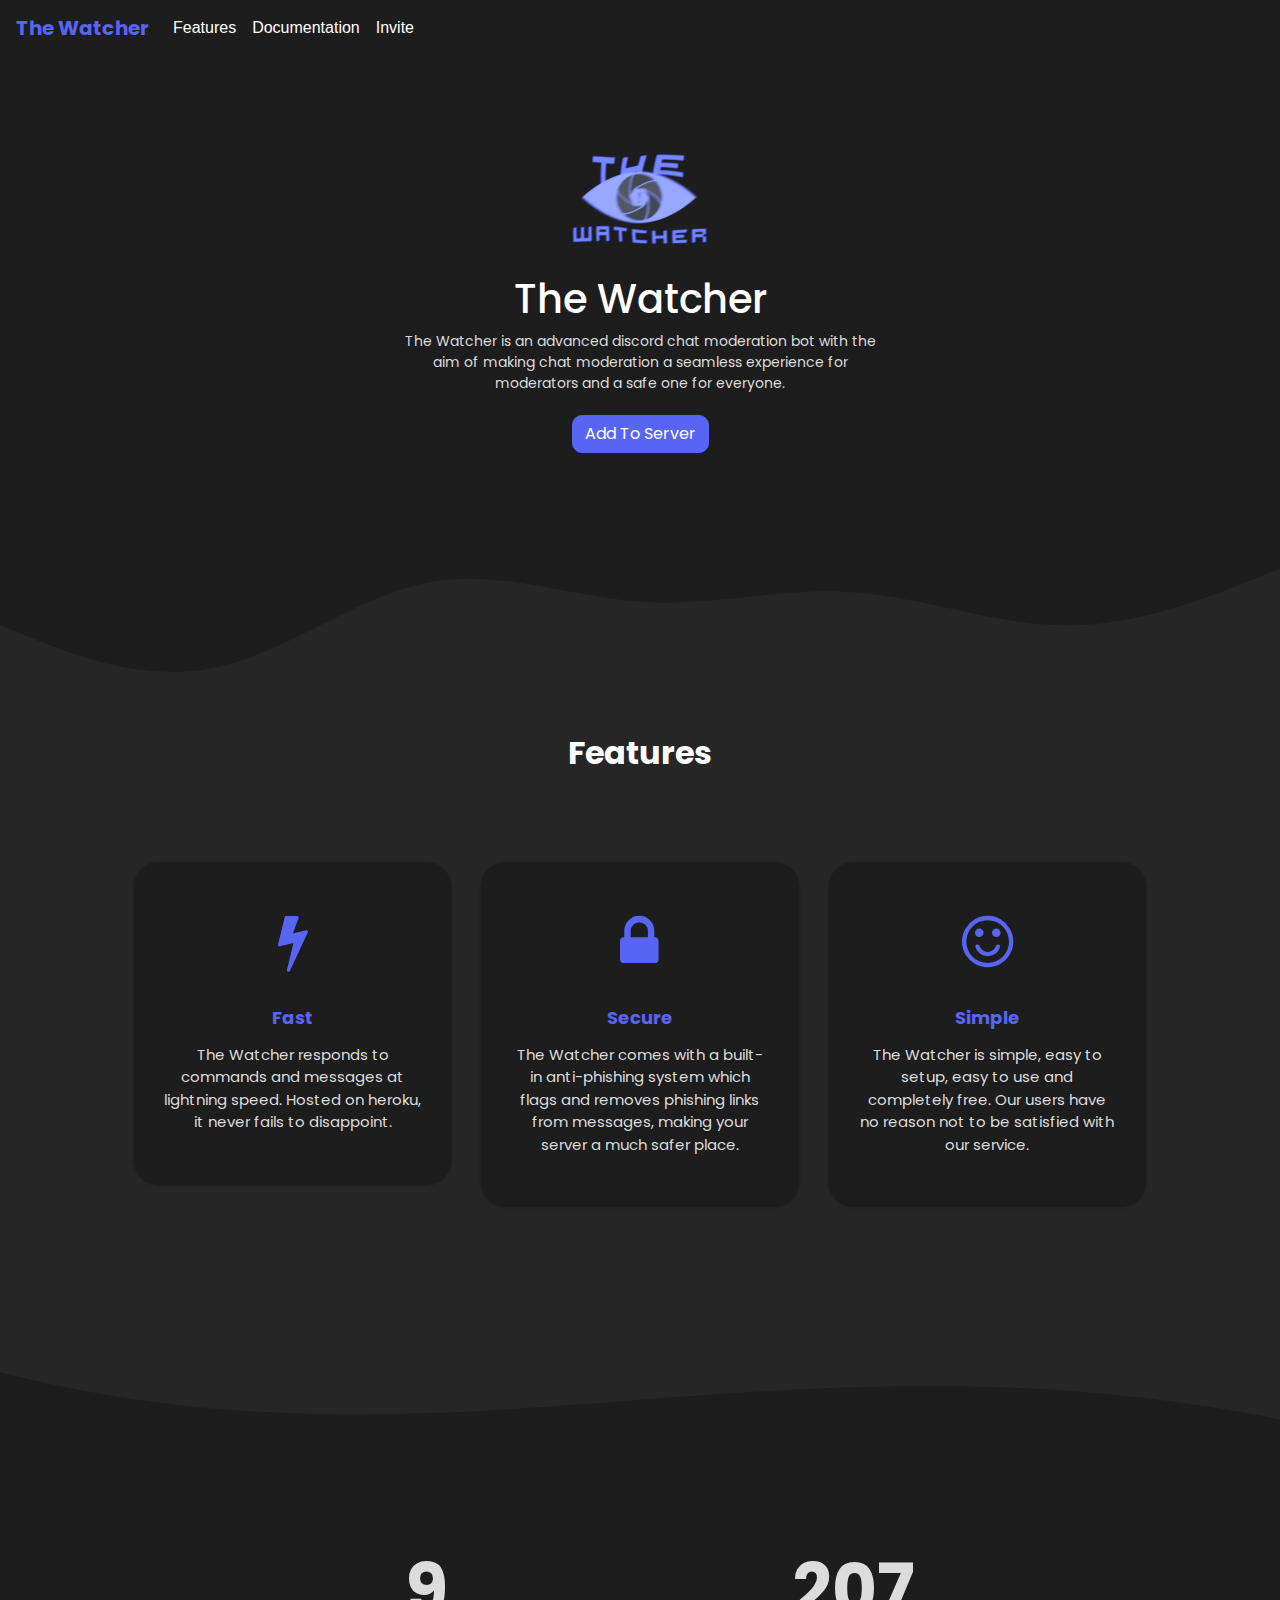
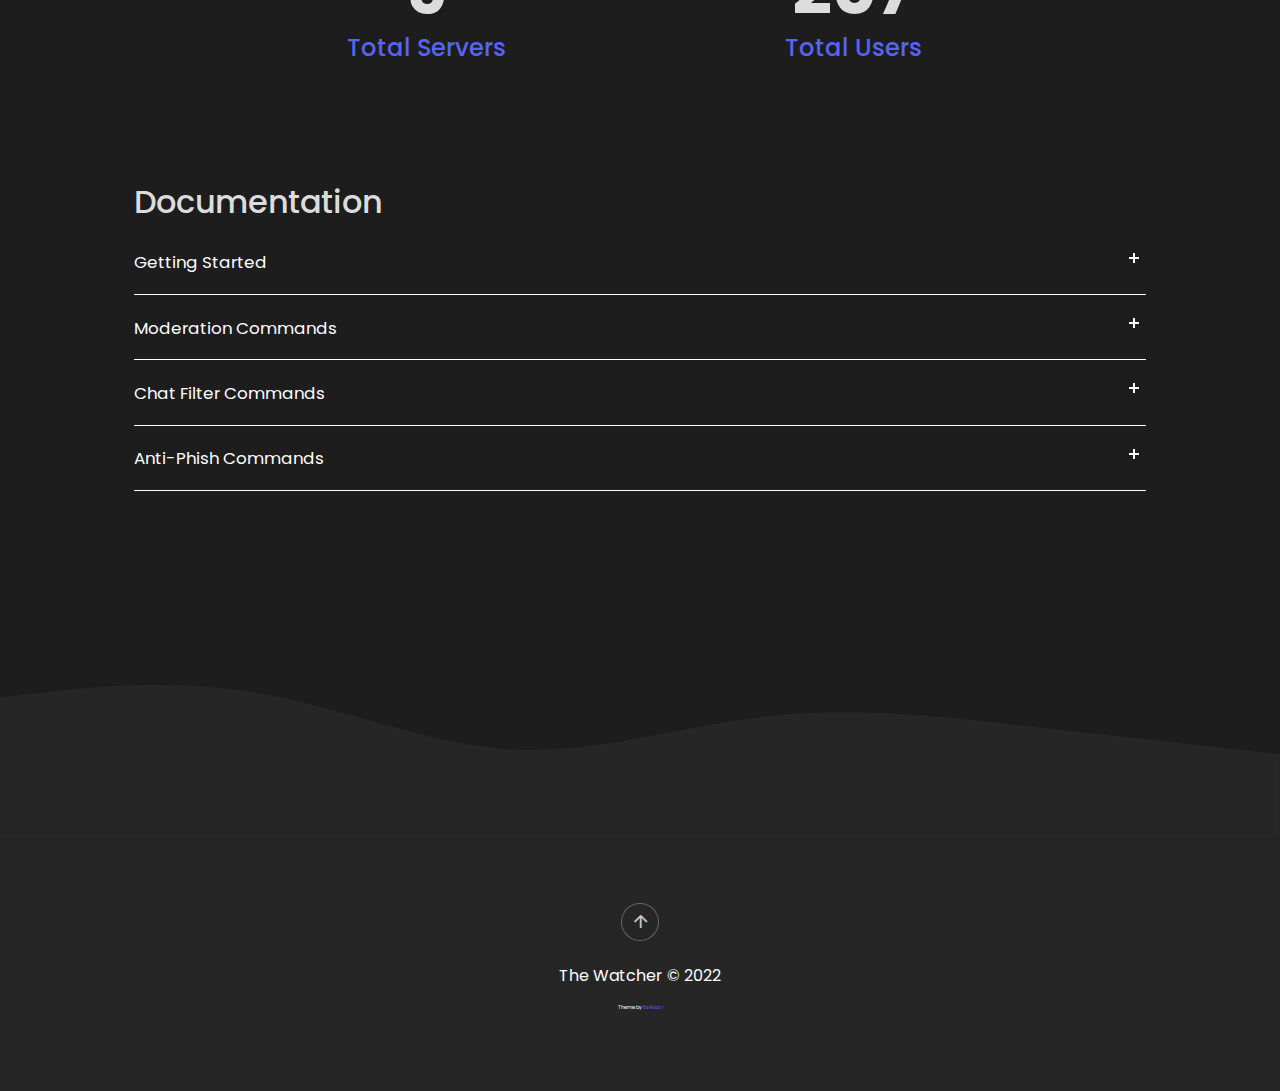
==== index.html @ 89078743 "fix: watcher site not deploying" ====
<!DOCTYPE html>
<html>
  <head>
    <meta charset="utf-8" />
    <meta
      name="viewport"
      content="width=device-width, initial-scale=1.0, shrink-to-fit=no"
    />
    <title>The Watcher</title>
    <meta name="description" content="idk something about ur bot goes here" />
    <meta name="theme-color" content="#5865F2" />
    <link
      rel="icon"
      type="image/png"
      sizes="300x250"
      href="assets/theWatcherIcon.png"
    />
    <link rel="stylesheet" href="assets/bootstrap/css/bootstrap.min.css" />
    <link
      rel="stylesheet"
      href="https://fonts.googleapis.com/css?family=Alfa+Slab+One"
    />
    <link rel="stylesheet" href="assets/fonts/font-awesome.min.css" />
    <link rel="stylesheet" href="assets/fonts/ionicons.min.css" />
    <link
      rel="stylesheet"
      href="https://cdnjs.cloudflare.com/ajax/libs/animate.css/3.5.2/animate.min.css"
    />
    <link rel="stylesheet" href="assets/css/styles.css" />
  </head>

  <body style="background-color: var(--background)">
    <div id="top" style="height: 12px;">
      <nav
        class="navbar navbar-light navbar-expand fixed-top"
        style="
          color: var(--main-color);
          background: var(--background);
        "
      >
        <div class="container-fluid">
          <a
            class="navbar-brand"
            href="#"
            style="
              color: var(--main-color);
              font-family: 'poppins';
              font-weight: 700;
            "
            >The Watcher</a
          ><button
            data-toggle="collapse"
            class="navbar-toggler"
            data-target="#navcol-1"
          >
            <span class="sr-only">Toggle navigation</span
            ><span class="navbar-toggler-icon"></span>
          </button>
          <div class="collapse navbar-collapse" id="navcol-1">
            <ul class="nav navbar-nav">
              <li class="nav-item">
                <a
                  class="nav-link active smoothScroll"
                  href="#feature"
                  style="color: var(--text-color)"
                  >Features</a
                >
              </li>
              <li class="nav-item">
                <a
                  class="nav-link smoothScroll"
                  href="#commands"
                  style="color: var(--text-color)"
                  >Documentation</a
                >
              </li>
              <li class="nav-item">
                <a
                  class="nav-link"
                  href="https://discord.com/api/oauth2/authorize?client_id=952116883778322482&permissions=8&scope=bot%20applications.commands"
                  target="_blank"
                  style="color: var(--text-color)"
                  >Invite</a
                >
              </li>
            </ul>
          </div>
        </div>
      </nav>
    </div>
    <header
      class="d-xl-flex flex-column justify-content-xl-center align-items-xl-center"
      style="height: 418px; text-align: center; margin: 55px; font-family: 'poppins'; font-size: 14px;"
    >
      <img
        class="rounded"
        src="assets/theWatcherIcon.png"
        width="150"
        height="150"
        style="margin-top: 30px"
      />
      <h1
        class="d-xl-flex justify-content-xl-start"
        style="color: var(--text-color)"
      >
        The Watcher
      </h1>
      <p style="color: var(--secondary-text-color); text-align: center; margin-left: auto;
      margin-right: auto; max-width: 500px;">
        The Watcher is an advanced discord chat moderation bot with the aim of making chat moderation 
        a seamless experience for moderators and a safe one for everyone.
      </p>
      <div class="tada animated">
        <div role="group" class="btn-group">
          <a
            href="https://discord.com/api/oauth2/authorize?client_id=952116883778322482&permissions=8&scope=bot%20applications.commands"
            target="_blank"
            class="btn btn-primary shadow-none"
            type="button"
            style="
              margin: 5px;
              background-color: var(--main-color);
              border-color: var(--main-color);
              border-radius: 10px;
            "
            >Add To Server</a
          >
        </div>
      </div>
    </header>
    <div id="feature" style="height: 90px; background: var(--secondary)">
      <div>
        <svg xmlns="http://www.w3.org/2000/svg" viewBox="0 0 1440 320">
          <path
            fill="var(--background)"
            fill-opacity="1"
            d="M0,96L40,112C80,128,160,160,240,144C320,128,400,64,480,48C560,32,640,64,720,69.3C800,75,880,53,960,58.7C1040,64,1120,96,1200,96C1280,96,1360,64,1400,48L1440,32L1440,0L1400,0C1360,0,1280,0,1200,0C1120,0,1040,0,960,0C880,0,800,0,720,0C640,0,560,0,480,0C400,0,320,0,240,0C160,0,80,0,40,0L0,0Z"
          ></path>
        </svg>
      </div>
    </div>
    <div class="features-boxed" style="background: var(--secondary); font-family: 'poppins';">
      <div class="container" style="color: var(--main-color)">
        <div class="intro">
          <h2 class="text-center" style="color: var(--text-color)">
            Features
          </h2>
        </div>
        <div class="row justify-content-center features">
          <div class="col-sm-6 col-md-5 col-lg-4 item">
            <div id="features" class="box" style="/*border-radius: 34px;*/">
              <i class="fa fa-bolt icon" style="color: var(--main-color)"></i>
              <h3 class="name">Fast</h3>
              <p class="description" style="color: var(--secondary-text-color)">
                The Watcher responds to commands and messages at lightning speed. Hosted on heroku, it never fails to disappoint.<br />
              </p>
            </div>
          </div>
          <div class="col-sm-6 col-md-5 col-lg-4 item">
            <div id="features" class="box">
              <i class="fa fa-lock icon" style="color: var(--main-color)"></i>
              <h3 class="name">Secure</h3>
              <p class="description" style="color: var(--secondary-text-color)">
                The Watcher comes with a built-in anti-phishing system which flags and removes phishing links from messages, making your server a much safer place.<br />
              </p>
            </div>
          </div>
          <div class="col-sm-6 col-md-5 col-lg-4 item">
            <div id="features" class="box">
              <i
                class="fa fa-smile-o icon"
                style="color: var(--main-color)"
              ></i>
              <h3 class="name">Simple</h3>
              <p class="description" style="color: var(--secondary-text-color)">
                The Watcher is simple, easy to setup, easy to use and completely free. Our users have no reason not to be satisfied with our service.<br />
              </p>
            </div>
          </div>
        </div>
      </div>
      <div></div>
    </div>
    <div style="background-color: var(--background)">
      <div style="height: 150px; overflow: hidden">
        <svg
          viewBox="0 0 500 150"
          preserveAspectRatio="none"
          style="height: 100%; width: 100%"
        >
          <path
            d="M-41.53,-9.56 C167.83,173.98 302.14,-60.89 534.09,89.10 L500.00,0.00 L0.00,0.00 Z"
            style="stroke: none; fill: var(--secondary)"
          ></path>
        </svg>
      </div>
    </div>
    <div id="commands">
      <section style="font-family: 'poppins';">
        <div class="container-fluid text-white">
          <div
            class="row row-cols-3 justify-content-center"
            style="color: var(--secondary-text-color)"
          >
            <div
              class="col-auto col-md-6 col-lg-4 text-center pb-5 pt-5 number-item love_counter"
            >
              <h1 class="love_count" style="font-size: 70px">
                <strong>9</strong>
              </h1>
              <h4 style="color: var(--main-color); margin-top: -6px">
                Total Servers
              </h4>
            </div>
            <div
              class="col-auto col-lg-4 text-center align-self-center pb-5 pt-5 love_counter"
            >
              <h1 class="love_count" style="font-size: 70px">
                <strong>207</strong>
              </h1>
              <h4 style="color: var(--main-color); margin-top: -6px">
                Total Users
              </h4>
            </div>
          </div>
        </div>
      </section>
      <div class="container">
        <h2 style="font-family: 'poppins';">Documentation</h2>
        <div class="accordion">
            <div class="accordion-item">
                <button id="accordion-button-3" aria-expanded="false">
                    <span class="accordion-title">Getting Started</span
                    ><span class="icon" aria-hidden="true"></span>
                </button>
                <div class="accordion-content">
                    <p>
                        The Watcher command's requires you to assign the roles that can execute them. Use either the slash command or legacy command below to do so.
                        <br> <br>
                        <strong>Slash</strong> <br>
                        <code>/requiredrole [command] [none-or-roleid]</code> - Specifies what role (or none) each command requires. <br>
                        <br>
                        <strong>Legacy</strong> <br>
                      <code>!requiredroles &lt;command&gt; &lt;none-or-roleid&gt;</code> - Specifies what role (or none) each command requires. <br>
                    </p>
                </div>
            </div>
          <! --- If you want more just copy the following code from here -- >
          <div class="accordion-item">
            <button id="accordion-button-1" aria-expanded="false">
              <span class="accordion-title">Moderation Commands</span
              ><span class="icon" aria-hidden="true"></span>
            </button>
            <div class="accordion-content">
              <p>
                <strong>Purge</strong> <br />  
              <code>/purge [amount]</code> - Clears the specified amount of messages from the chat (Max 100 at one time). <br />
                <br />
                <strong>Warn</strong> <br />
              <code>/warn add [user] [reason]</code> - Adds a warning to the specified user.<br />
            <code>/warn list [user]</code> - Lists all the warnings of the specified user. <br />
                <code>/warn remove [user] [id]</code> - Removes the specified warning from the specified user. <br />
                <code>/warn clear [user]</code> - Clears all the warnings of the specified user. <br />
                <br />
                <strong>Mute</strong> <br />
                Note: Mute requires the server and channel to have a muted role that is above the roles you want to be muted by The Watcher.<br />
                <code>/mute [user] [duration] [reason]</code> - Mutes the specified user for the specified duration. <br />
                <code>/unmute [user]</code> - Unmutes the specified user. <br />
                <br />
                <strong>Kick</strong> <br />
                <code>/kick [user] [reason]</code> - Kicks the specified user from the server. <br />
                <br />
                <strong>Ban</strong> <br />
                <code>/tempban [user] [duration] [reason]</code> - Bans the specified user for the specified amount of time. <br />
                <code>/permban [user]</code> - Bans the specified user permanently. <br />
                <code>/unban [user]</code> - Unbans the specified user. <br />
                <br />
              </p>
            </div>
          </div>
          <! --- to here :D -- >
          <! --- If you want more just copy the following code from here -- >
          <div class="accordion-item">
            <button id="accordion-button-2" aria-expanded="false">
              <span class="accordion-title">Chat Filter Commands</span
              ><span class="icon" aria-hidden="true"></span>
            </button>
            <div class="accordion-content">
              <p>
                <span style="font-size: 13px;"> Watcher's chat filter listener/system is always running and checks every message sent. </span><br />
                <br />
                <code>/blacklist add [word]</code> - Adds the specified word to the blacklist. <br />
                <code> /blacklist list</code> - Lists all words on the blacklist. <br />
                <code>/blacklist remove [word]</code> - Removes the specified word from the blacklist. <br />
                <code>/blacklist clear</code> - Clears all words on the blacklist. <br />
              </p>
            </div>
          </div>
          <! --- to here :D -- >
          <div class="accordion-item">
            <button id="accordion-button-3" aria-expanded="false">
              <span class="accordion-title">Anti-Phish Commands</span
              ><span class="icon" aria-hidden="true"></span>
            </button>
            <div class="accordion-content">
              <p>
                <span style="font-size: 13px;"> The Watcher's anti-phish listener/system is always running and checks every message sent.  </span> <br />
                <br />
              <code>/scan [url]</code> - Scans the specified url and returns an embedded message displaying whether the url is malicious or not. <br />
              </p>
            </div>
          </div>
        </div>
      </div>
    </div>
    <!-- <div class="team-clean" style="background: rgba(0,0,0,0);">
        <div class="container" style="filter: blur(0px);padding-bottom: 0px;">
            <h3 class="text-center name" style="color: var(--secondary-text-color)">Top Servers Using Our Bot!</h3>
            <div class="intro"></div>
            <div class="row row-cols-4 d-flex d-xl-flex justify-content-center justify-content-xl-center people" style="padding-bottom: 0px;">
                <div class="col-auto col-md-6 col-lg-4 yeet"><a href="https://discord.gg/" target="_blank"><img class="rounded-circle partner" src="assets/img/superthumb.png"></a></div>
                <div class="col-auto col-md-6 col-lg-4 yeet"><a href="https://discord.gg/" target="_blank"><img class="rounded-circle partner" src="assets/img/superthumb.png"></a></div>
                <div class="col-auto col-md-6 col-lg-4 yeet"><a href="https://discord.gg/" target="_blank"><img class="rounded-circle partner" src="assets/img/superthumb.png"></a></div>
            </div>
        </div>
    </div> -->

    <svg xmlns="http://www.w3.org/2000/svg" viewBox="0 0 1440 320">
      <path
        fill="var(--secondary)"
        fill-opacity="1"
        d="M0,160L48,154.7C96,149,192,139,288,154.7C384,171,480,213,576,218.7C672,224,768,192,864,181.3C960,171,1056,181,1152,192C1248,203,1344,213,1392,218.7L1440,224L1440,320L1392,320C1344,320,1248,320,1152,320C1056,320,960,320,864,320C768,320,672,320,576,320C480,320,384,320,288,320C192,320,96,320,48,320L0,320Z"
      ></path>
    </svg>
    <div
      class="footer-dark"
      style="
        background: var(--secondary);
        padding-top: 0px;
        padding-bottom: 0px;
      "
    >
      <div class="container" style="font-family: poppins;">
        <div class="row">
          <div class="col item social">
            <a class="smoothScroll" href="#top"
              ><i class="icon ion-android-arrow-up"></i
            ></a>
          </div>
        </div>
        <p class="copyright" style="color: var(--text-color)">The Watcher © 2022</p>
        <p class="copyright" style="color: var(--text-color); padding: 0px; font-size: 5px;">
          <!--Consider leaving this to give credit to me for making this, I worked hard on it and it makes me feel good :D-->Theme
          by&nbsp;<a
            href="https://itshoozi.com"
            style="color: var(--main-color)"
            target="_blank"
            >itsHoozi</a
          >
        </p>
      </div>
    </div>
    <script src="assets/js/jquery.min.js"></script>
    <script src="assets/bootstrap/js/bootstrap.min.js"></script>
    <script src="assets/js/Counting.js"></script>
    <script src="assets/js/untitled.js"></script>
  </body>
</html>
---- assets/css/styles.css ----
@import url("https://fonts.googleapis.com/css2?family=Poppins:wght@300;400;700&display=swap");

:root {
  --main-color: #5865F2;
  --background: #1d1d1e;
  --secondary: #262626;
  --link: #404EED;
  --text-color: #fff;
  --secondary-text-color: #dcdcdc;
}

/* scroll bar */

::-webkit-scrollbar {
  width: 8px;
}

::-webkit-scrollbar-track {
  background: black;
}

::-webkit-scrollbar-thumb {
  background: var(--main-color);
}

.footer-dark {
  padding: 50px 0;
}

.footer-dark .item.text {
  margin-bottom: 36px;
}

.footer-dark .item.social {
  text-align: center;
}

.footer-dark .item.social > a {
  font-size: 20px;
  width: 36px;
  height: 36px;
  line-height: 36px;
  display: inline-block;
  text-align: center;
  border-radius: 50%;
  box-shadow: 0 0 0 1px rgba(255,255,255,0.4);
  margin: 0 8px;
  color: #fff;
  opacity: 0.75;
}

.footer-dark .item.social > a:hover {
  background-color: #474350;
}

.footer-dark .copyright {
  text-align: center;
  padding-top: 24px;
}

/* features */

.features-boxed {
  color: #313437;
  background-color: #eef4f7;
}

.features-boxed p {
  color: #7d8285;
}

.features-boxed h2 {
  font-weight: bold;
  margin-bottom: 40px;
  padding-top: 40px;
  color: inherit;
}

@media (max-width:767px) {
  .features-boxed h2 {
    margin-bottom: 25px;
    padding-top: 25px;
    font-size: 24px;
  }
}

.features-boxed .intro {
  font-size: 16px;
  max-width: 500px;
  margin: 0 auto;
}

.features-boxed .intro p {
  margin-bottom: 0;
}

.features-boxed .features {
  padding: 50px 0;
}

.features-boxed .item {
  text-align: center;
}

.features-boxed .item .box {
  text-align: center;
  padding: 30px;
  background-color: #fff;
  margin-bottom: 30px;
}

.features-boxed .item .icon {
  font-size: 60px;
  color: #1485ee;
  margin-top: 20px;
  margin-bottom: 35px;
}

.features-boxed .item .name {
  font-weight: bold;
  font-size: 18px;
  margin-bottom: 8px;
  margin-top: 0;
  color: inherit;
}

.features-boxed .item .description {
  font-size: 15px;
  margin-top: 15px;
  margin-bottom: 20px;
}

a:hover {
  text-decoration: none;
  color: var(--main-color);
}

.shadow-lg.box:hover {
  background: rgb(244,241,241);
  box-shadow: 0 14px 28px rgba(0,0,0,0.25), 0 10px 10px rgba(0,0,0,0.22);
}

a {
  color: var(--main-color);
}

/* accordion */

* {
  box-sizing: border-box;
}

*::before, *::after {
  box-sizing: border-box;
}

.container {
  margin: 0 auto;
  padding: 4rem;
  color: var(--secondary-text-color);
}

.accordion .accordion-item {
  border-bottom: 1px solid var(--text-color);
}

.accordion .accordion-item button[aria-expanded='true'] {
  border-bottom: 1px solid var(--link);
}

.accordion button {
  position: relative;
  display: block;
  text-align: left;
  width: 100%;
  padding: 1em 0;
  color: var(--text-color);
  font-size: 1.15rem;
  font-weight: 400;
  border: none;
  background: none;
  outline: none;
}

.accordion button:hover, .accordion button:focus {
  cursor: pointer;
  color: var(--link);
}

.accordion button:hover::after, .accordion button:focus::after {
  cursor: pointer;
  color: var(--link);
  border-right: 1px solid var(--link);
}

.accordion button .accordion-title {
  padding: 1em 1.5em 1em 0;
}

.accordion-title {
  font-family: 'poppins';
  font-size: 1.05rem;
}

.accordion button .icon {
  display: inline-block;
  position: absolute;
  top: 18px;
  right: 0;
  width: 22px;
  height: 22px;
}

.accordion button .icon::before {
  display: block;
  position: absolute;
  content: '';
  top: 9px;
  left: 5px;
  width: 10px;
  height: 2px;
  background: currentColor;
}

.accordion button .icon::after {
  display: block;
  position: absolute;
  content: '';
  top: 5px;
  left: 9px;
  width: 2px;
  height: 10px;
  background: currentColor;
}

.accordion button[aria-expanded='true'] {
  color: var(--link);
}

.accordion button[aria-expanded='true'] .icon::after {
  width: 0;
}

.accordion button[aria-expanded='true'] + .accordion-content {
  opacity: 1;
  max-height: 250em;
  transition: all 200ms linear;
  will-change: opacity, max-height;
}

.accordion .accordion-content {
  opacity: 0;
  max-height: 0;
  overflow: hidden;
  transition: opacity 200ms linear, max-height 200ms linear;
  will-change: opacity, max-height;
}

.accordion .accordion-content p {
  font-size: 1rem;
  font-weight: 300;
  margin: 2em 0;
}

div#features {
  box-shadow: 0 1px 3px rgba(0,0,0,0.12), 0 1px 2px rgba(0,0,0,0.24);
  transition: all 0.3s cubic-bezier(.25,.8,.25,1);
  border-radius: 25px;
  background: var(--background);
}

div#features:hover {
  box-shadow: 0 14px 28px rgba(0,0,0,0.25), 0 10px 10px rgba(0,0,0,0.22);
}

.partner:hover {
  border-radius: 598px;
  border-style: solid;
  border-color: var(--main-color);
}

.partner {
  width: 160px;
  height: 160px;
  transition: all 200ms linear;
}

.yeet {
  text-align: center;
  padding: 18px;
}

@media (max-width: 792px) {
  .navbar-nav {
    display: none;
  }
}
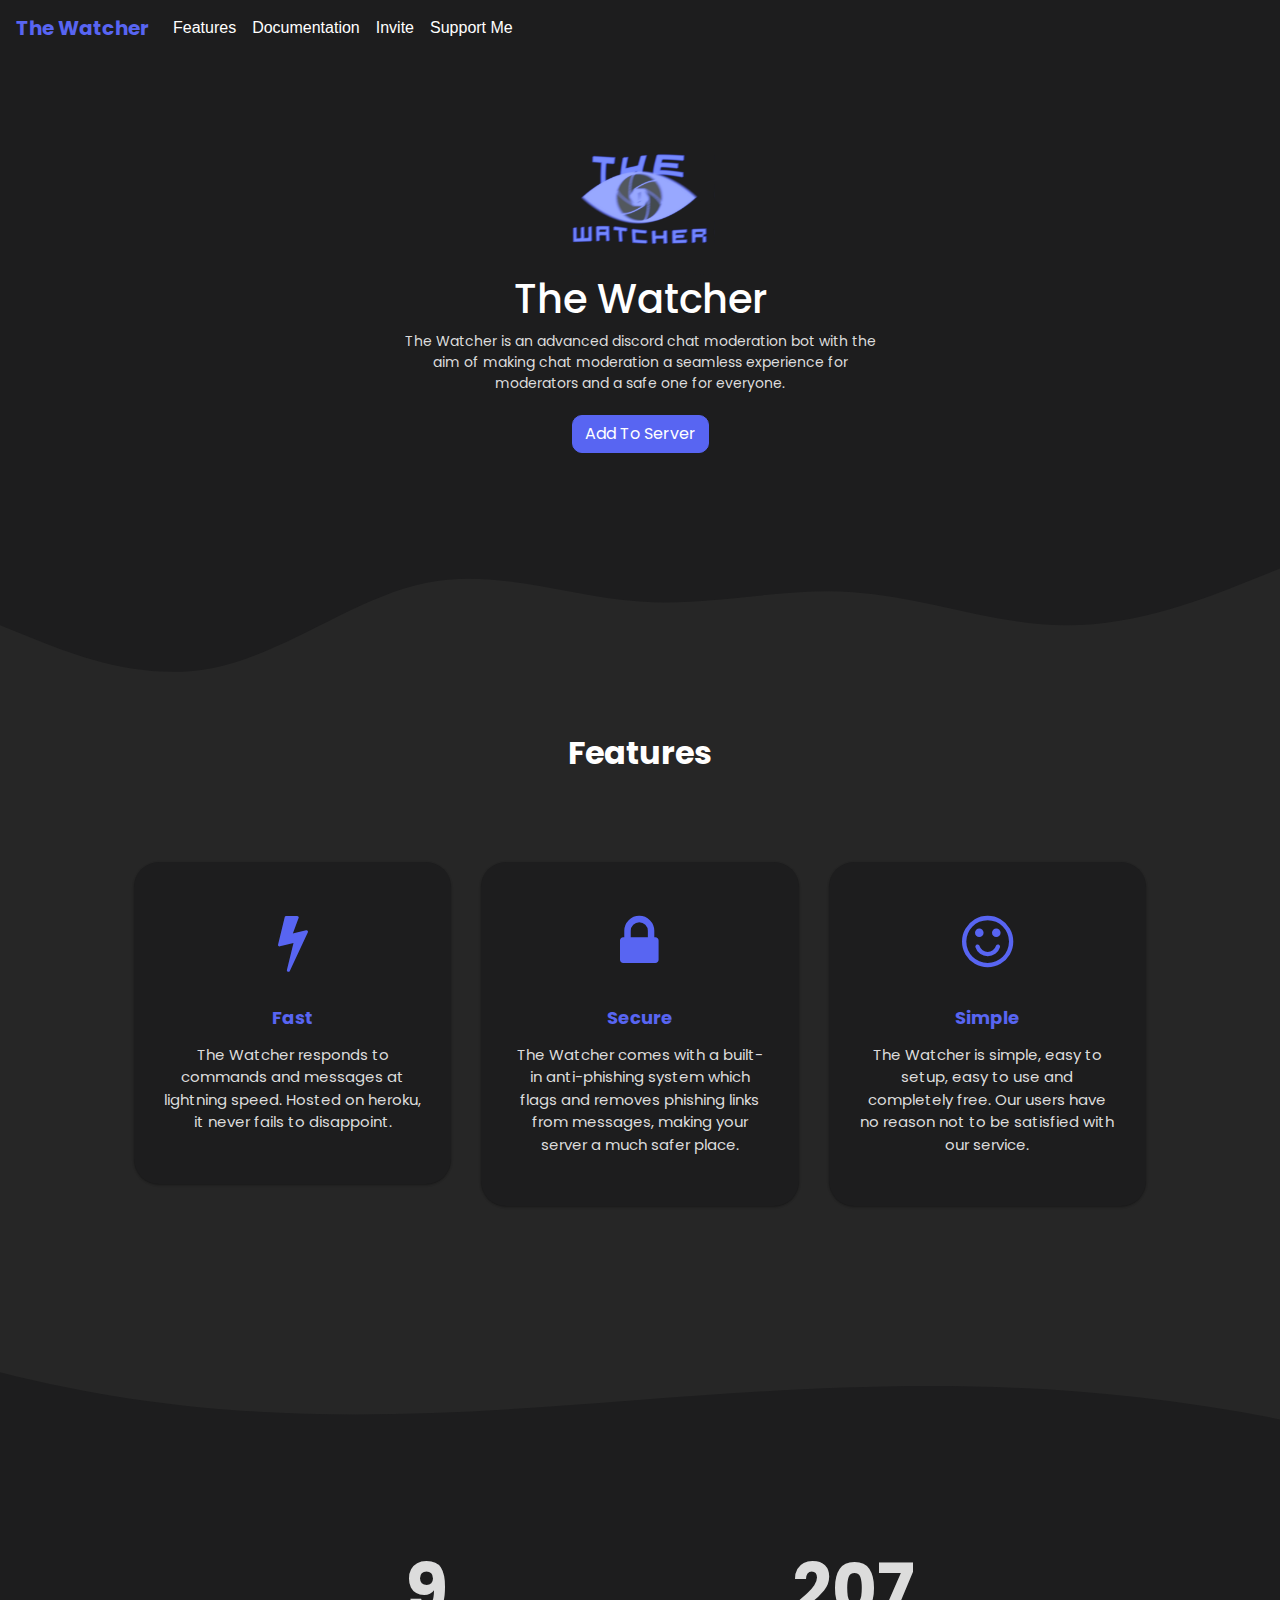
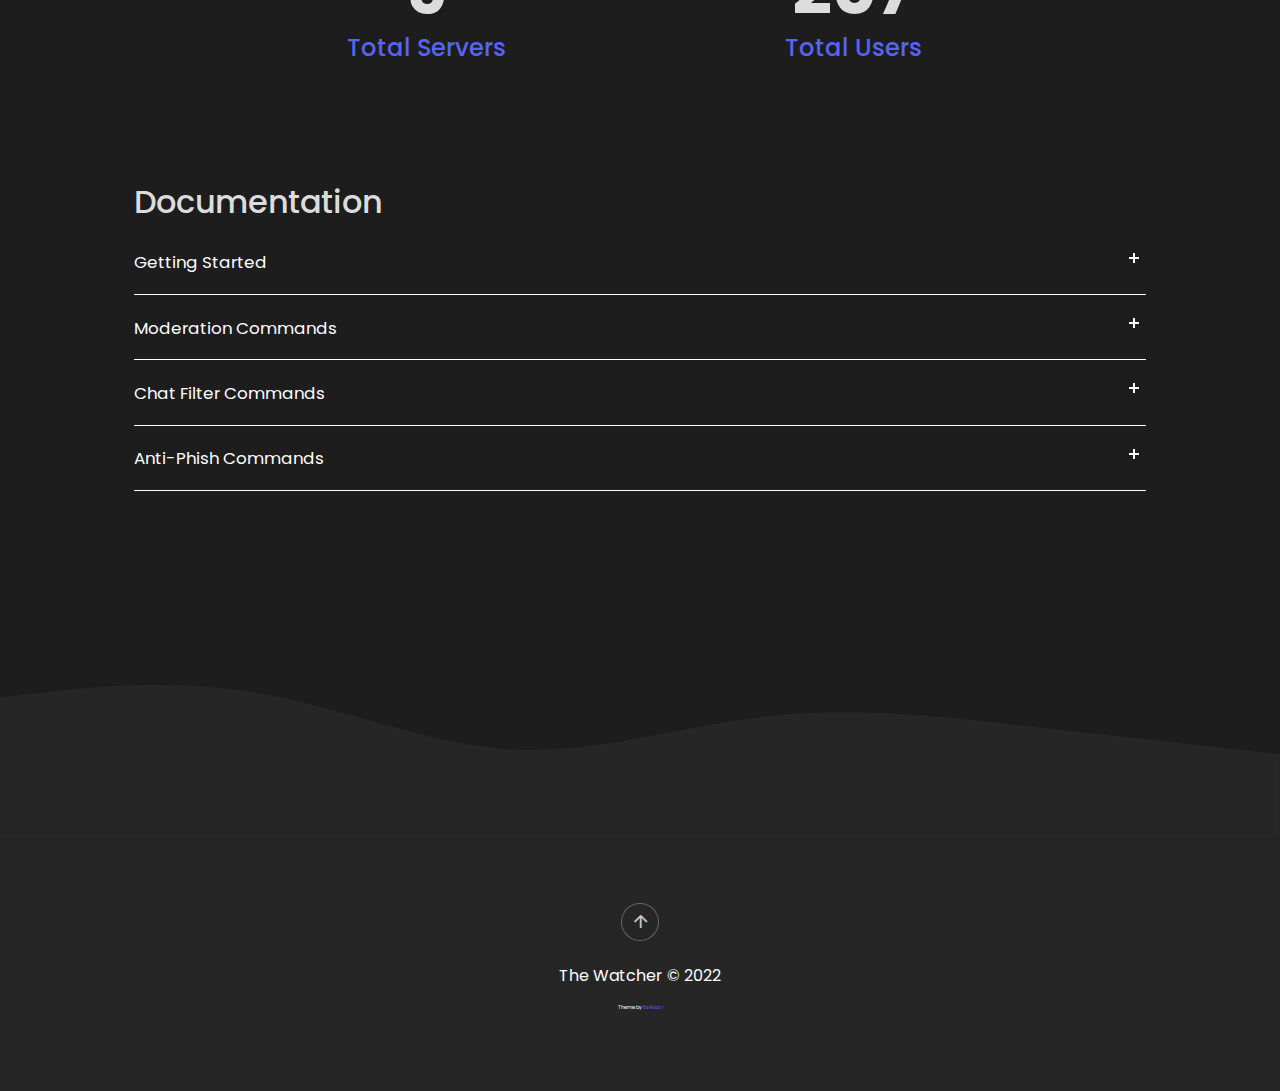
==== commit d16f5ea2: "feat : start command" ====
--- a/index.html
+++ b/index.html
@@ -83,6 +83,15 @@
                   >Invite</a
                 >
               </li>
+              <li class="nav-item">
+                <a
+                  class="nav-link"
+                  href="https://www.patreon.com/rohansenthil/membership"
+                  target="_blank"
+                  style="color: var(--text-color)"
+                  >Support Me</a
+                >
+              </li>
             </ul>
           </div>
         </div>
@@ -235,13 +244,17 @@
                 </button>
                 <div class="accordion-content">
                     <p>
+                       <strong>Start</strong> <br>
+                        <code>/start</code> - Displays a 'guide' of The Watcher <br>
+                        <br>
+                        <strong>Assigning Roles</strong> <br>
                         The Watcher command's requires you to assign the roles that can execute them. Use either the slash command or legacy command below to do so.
                         <br> <br>
                         <strong>Slash</strong> <br>
                         <code>/requiredrole [command] [none-or-roleid]</code> - Specifies what role (or none) each command requires. <br>
                         <br>
                         <strong>Legacy</strong> <br>
-                      <code>!requiredroles &lt;command&gt; &lt;none-or-roleid&gt;</code> - Specifies what role (or none) each command requires. <br>
+                        <code>!requiredroles &lt;command&gt; &lt;none-or-roleid&gt;</code> - Specifies what role (or none) each command requires. <br>
                     </p>
                 </div>
             </div>
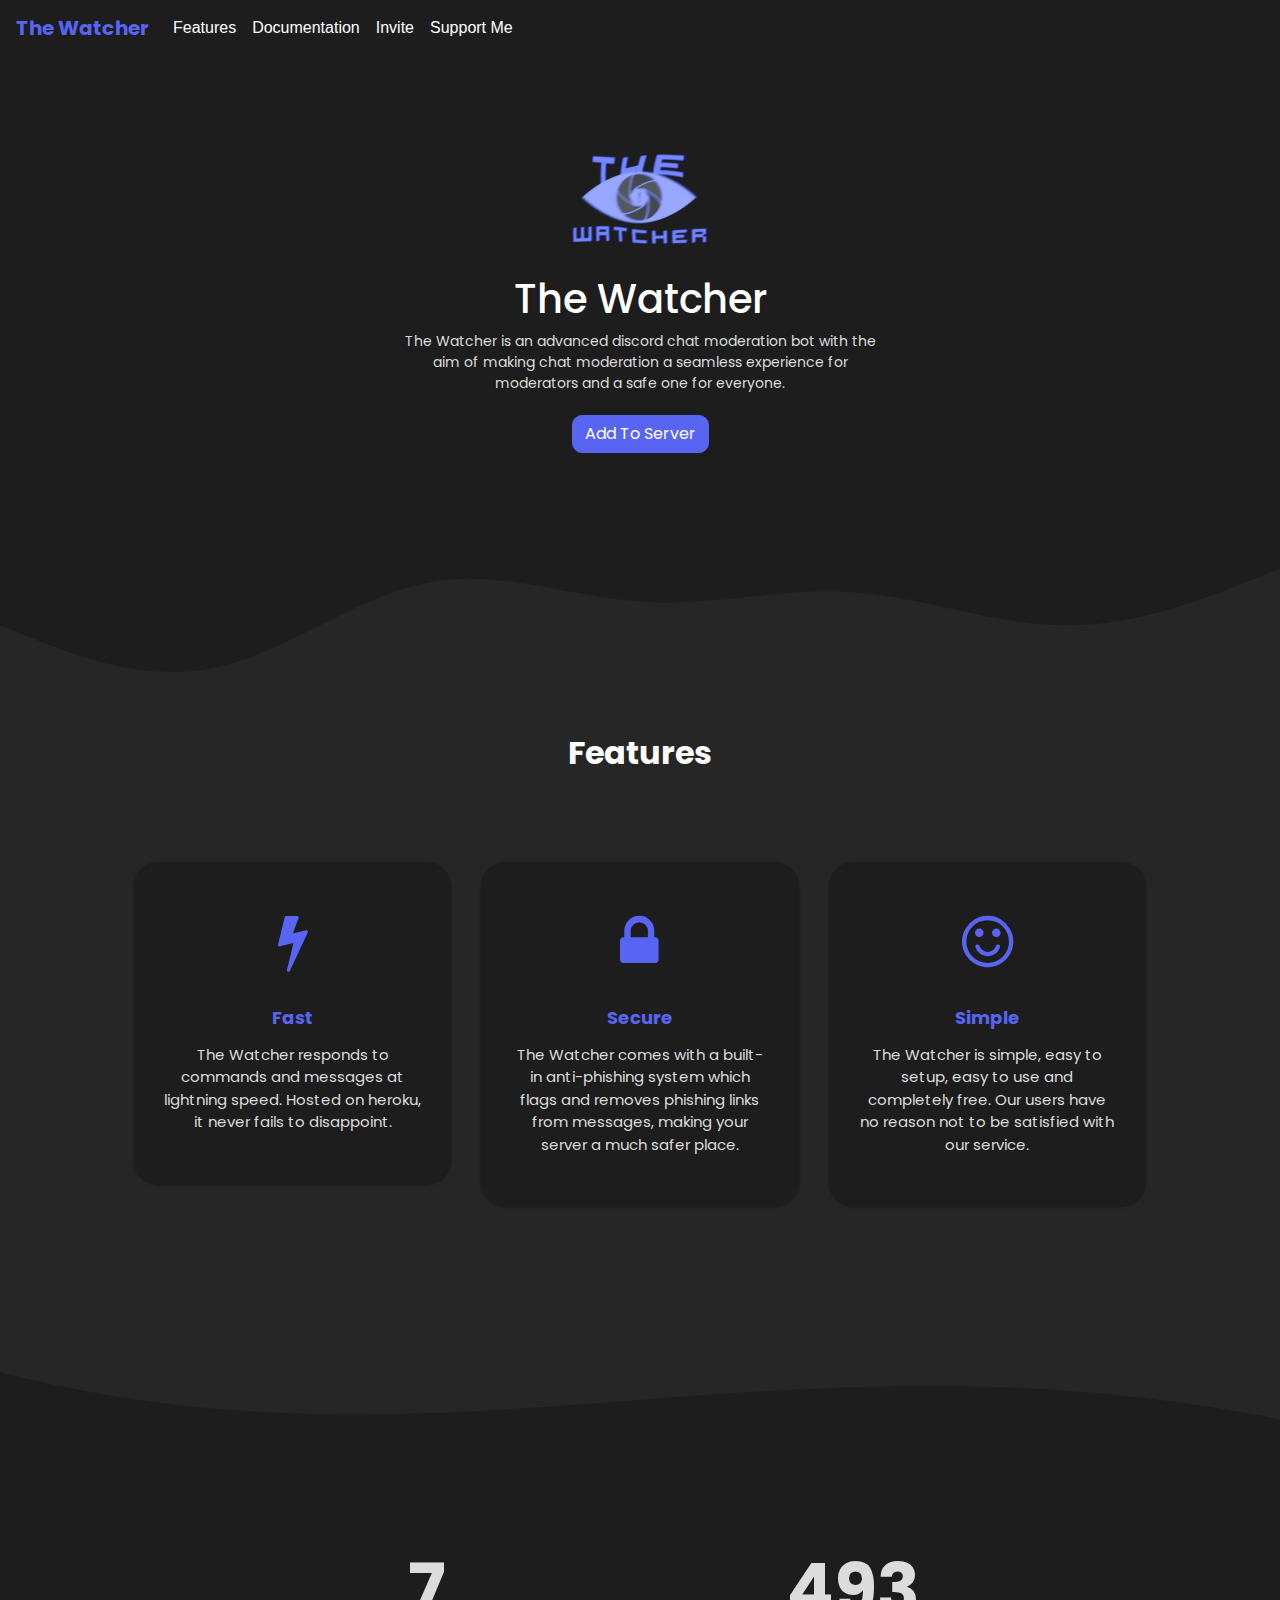
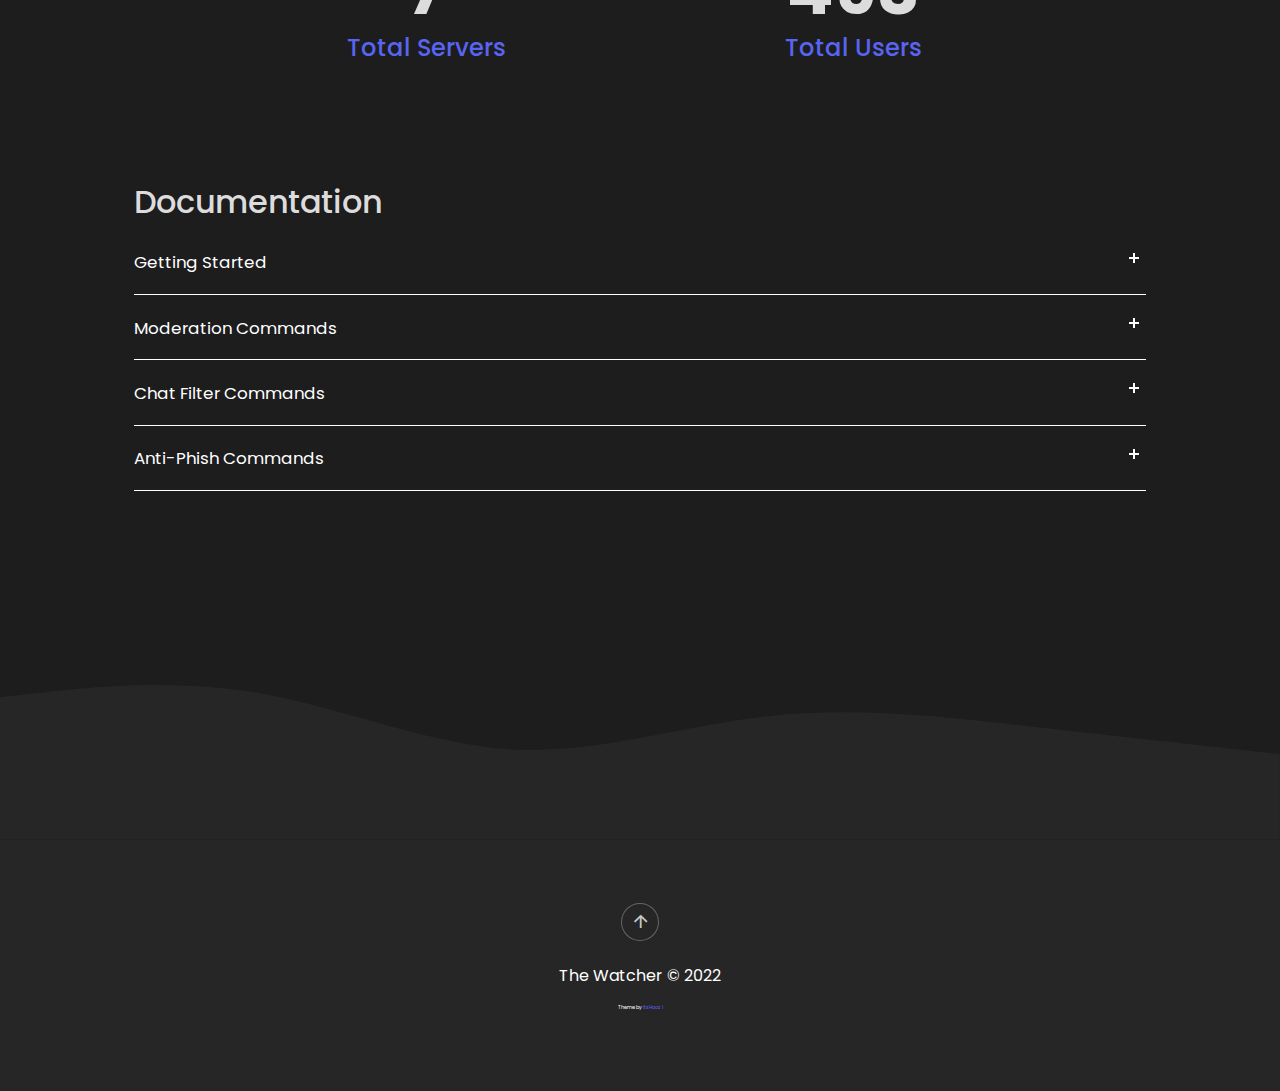
==== commit 45ec95fe: "feat: stat changes" ====
--- a/index.html
+++ b/index.html
@@ -7,7 +7,7 @@
       content="width=device-width, initial-scale=1.0, shrink-to-fit=no"
     />
     <title>The Watcher</title>
-    <meta name="description" content="idk something about ur bot goes here" />
+    <meta name="description" content="Advanced Chat Moderation Discord Bot" />
     <meta name="theme-color" content="#5865F2" />
     <link
       rel="icon"
@@ -215,7 +215,7 @@
               class="col-auto col-md-6 col-lg-4 text-center pb-5 pt-5 number-item love_counter"
             >
               <h1 class="love_count" style="font-size: 70px">
-                <strong>9</strong>
+                <strong>7</strong>
               </h1>
               <h4 style="color: var(--main-color); margin-top: -6px">
                 Total Servers
@@ -225,7 +225,7 @@
               class="col-auto col-lg-4 text-center align-self-center pb-5 pt-5 love_counter"
             >
               <h1 class="love_count" style="font-size: 70px">
-                <strong>207</strong>
+                <strong>493</strong>
               </h1>
               <h4 style="color: var(--main-color); margin-top: -6px">
                 Total Users
@@ -244,8 +244,8 @@
                 </button>
                 <div class="accordion-content">
                     <p>
-                       <strong>Start</strong> <br>
-                        <code>/start</code> - Displays a 'guide' of The Watcher <br>
+                       <strong>Help</strong> <br>
+                        <code>/help</code> - Displays a 'guide' of The Watcher <br>
                         <br>
                         <strong>Assigning Roles</strong> <br>
                         The Watcher command's requires you to assign the roles that can execute them. Use either the slash command or legacy command below to do so.
